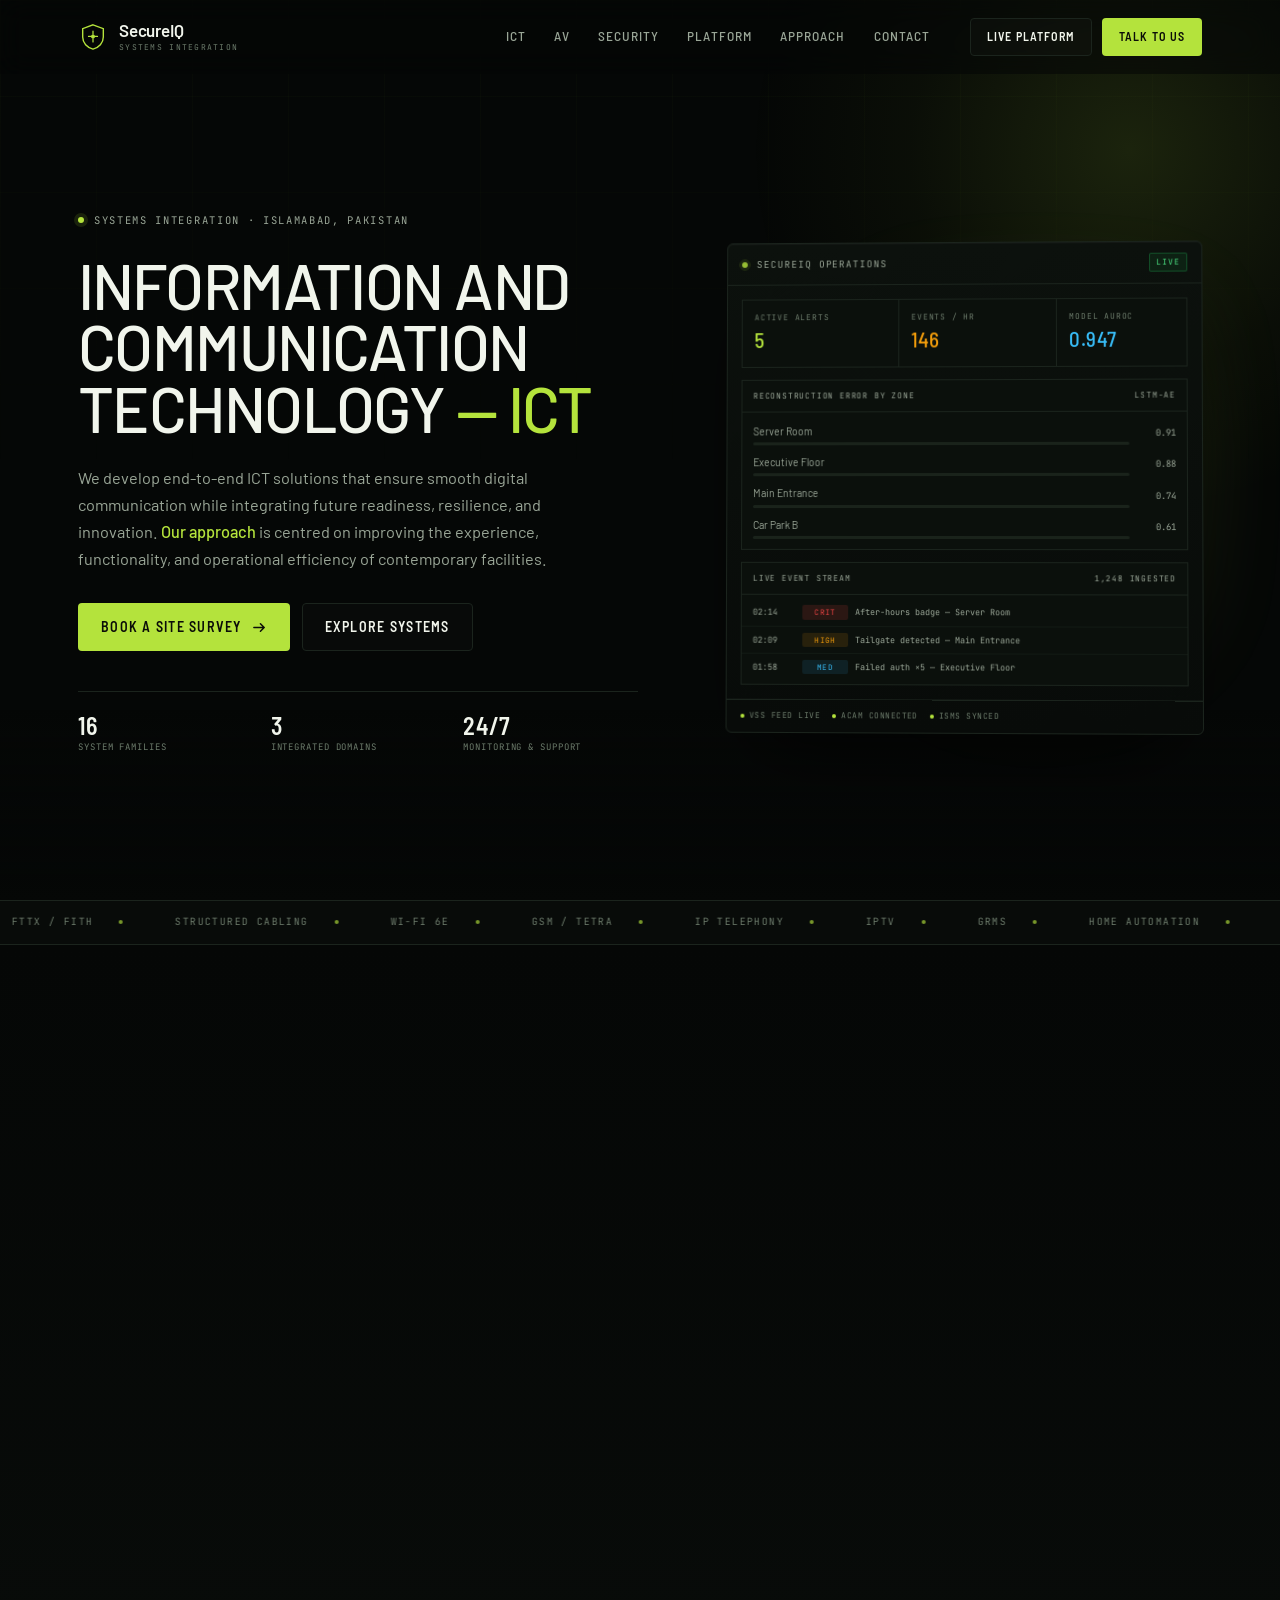
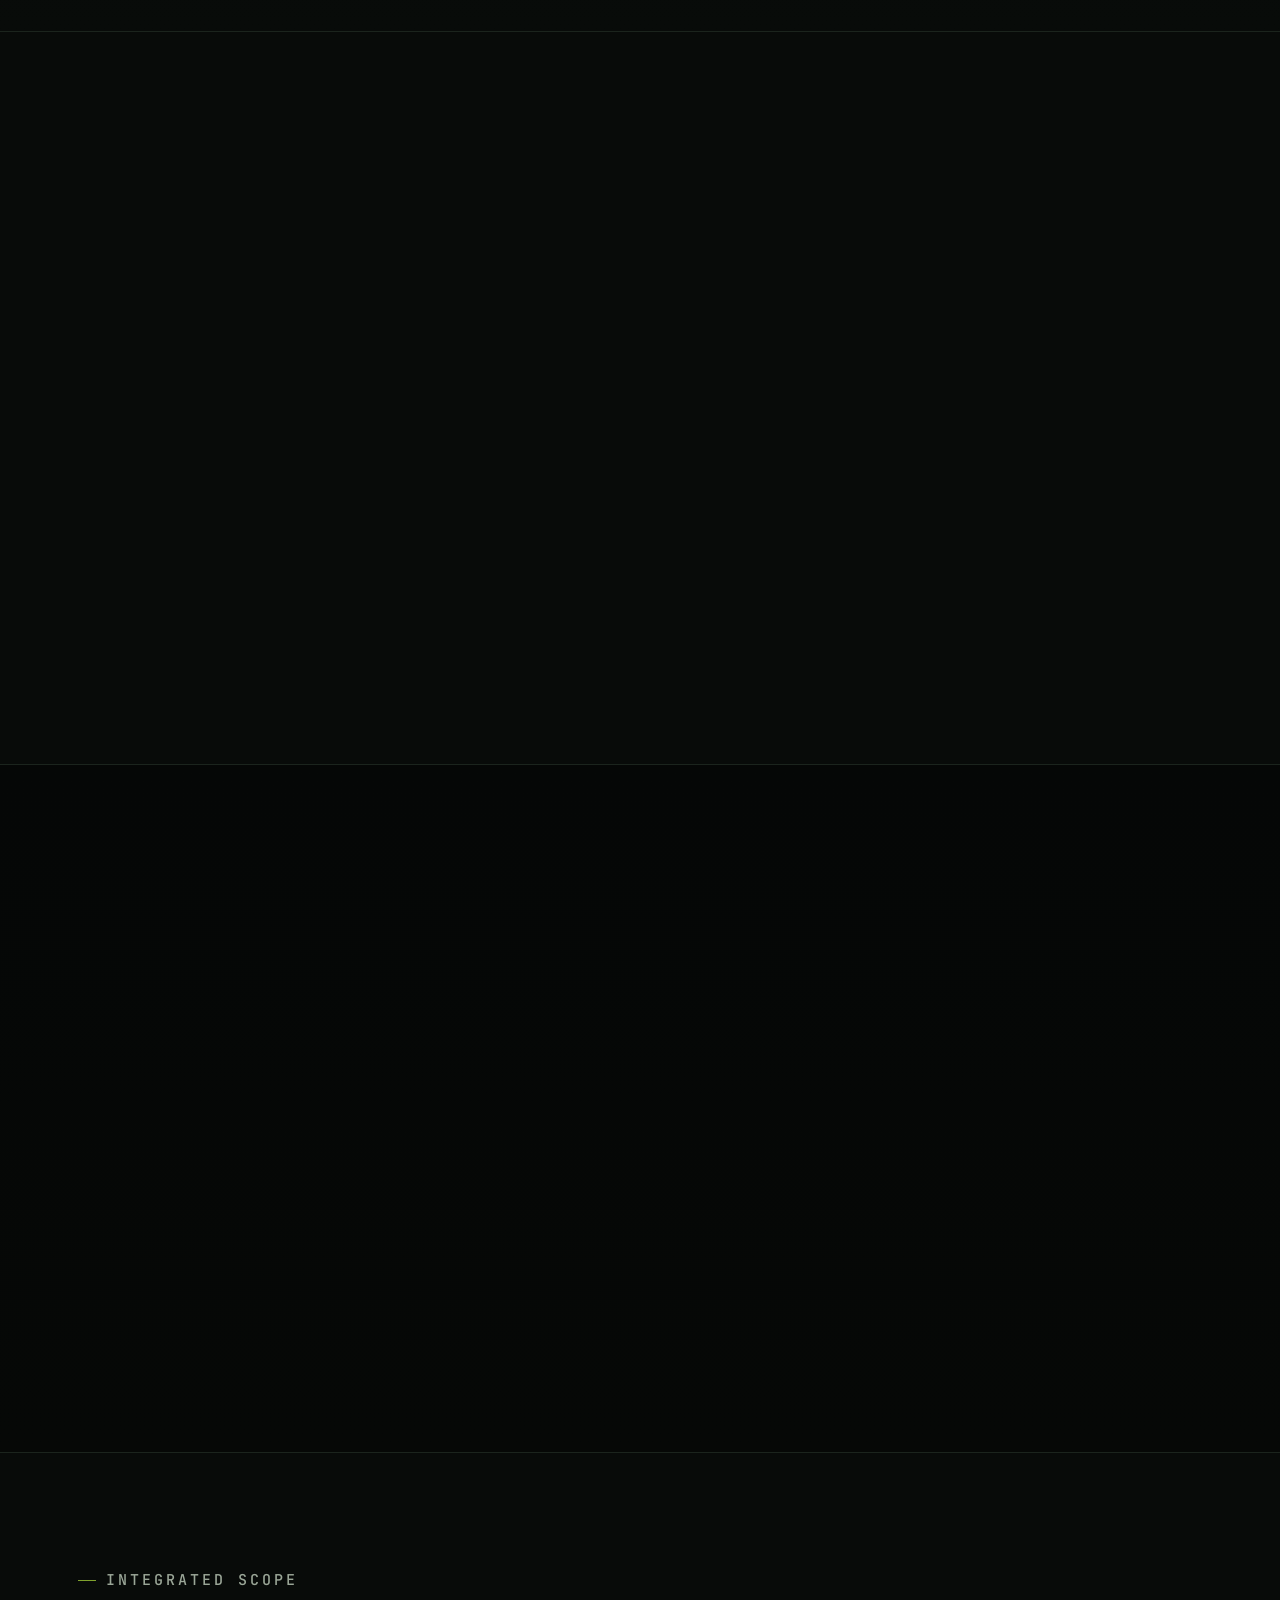
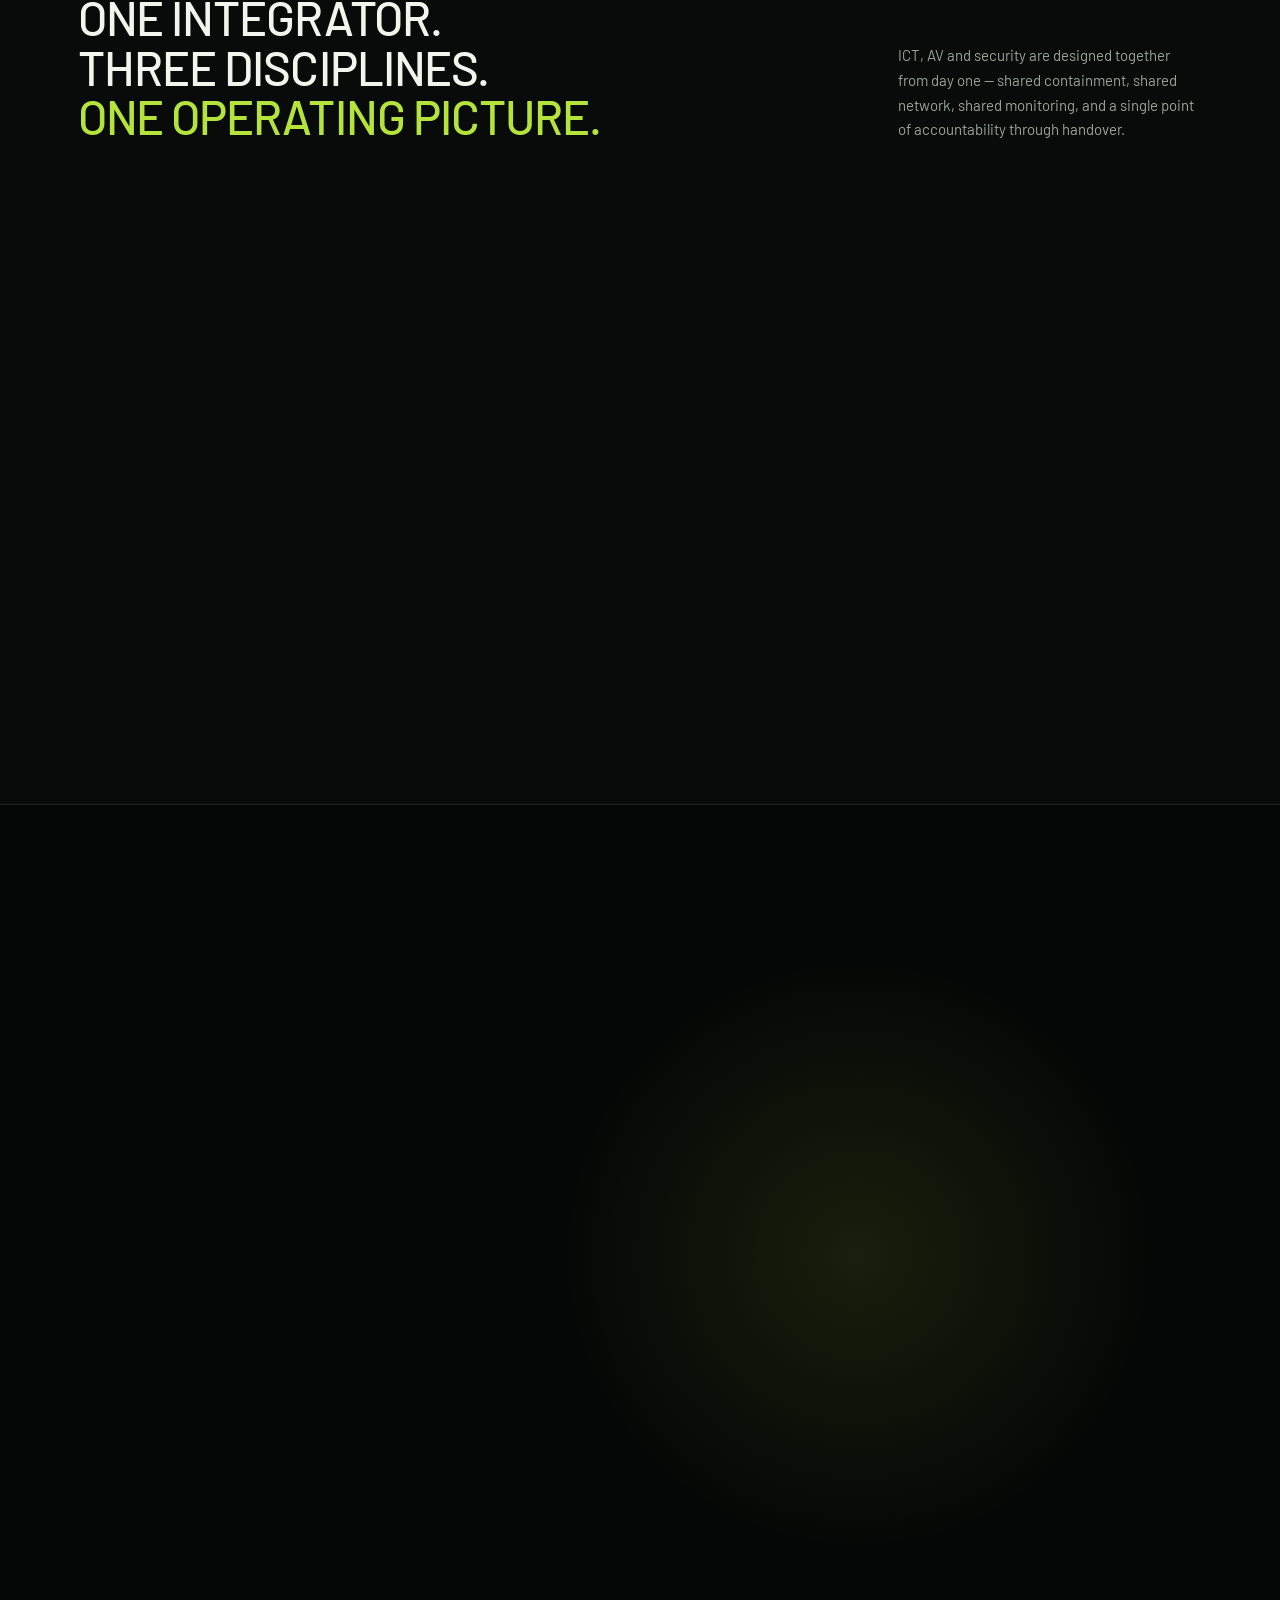
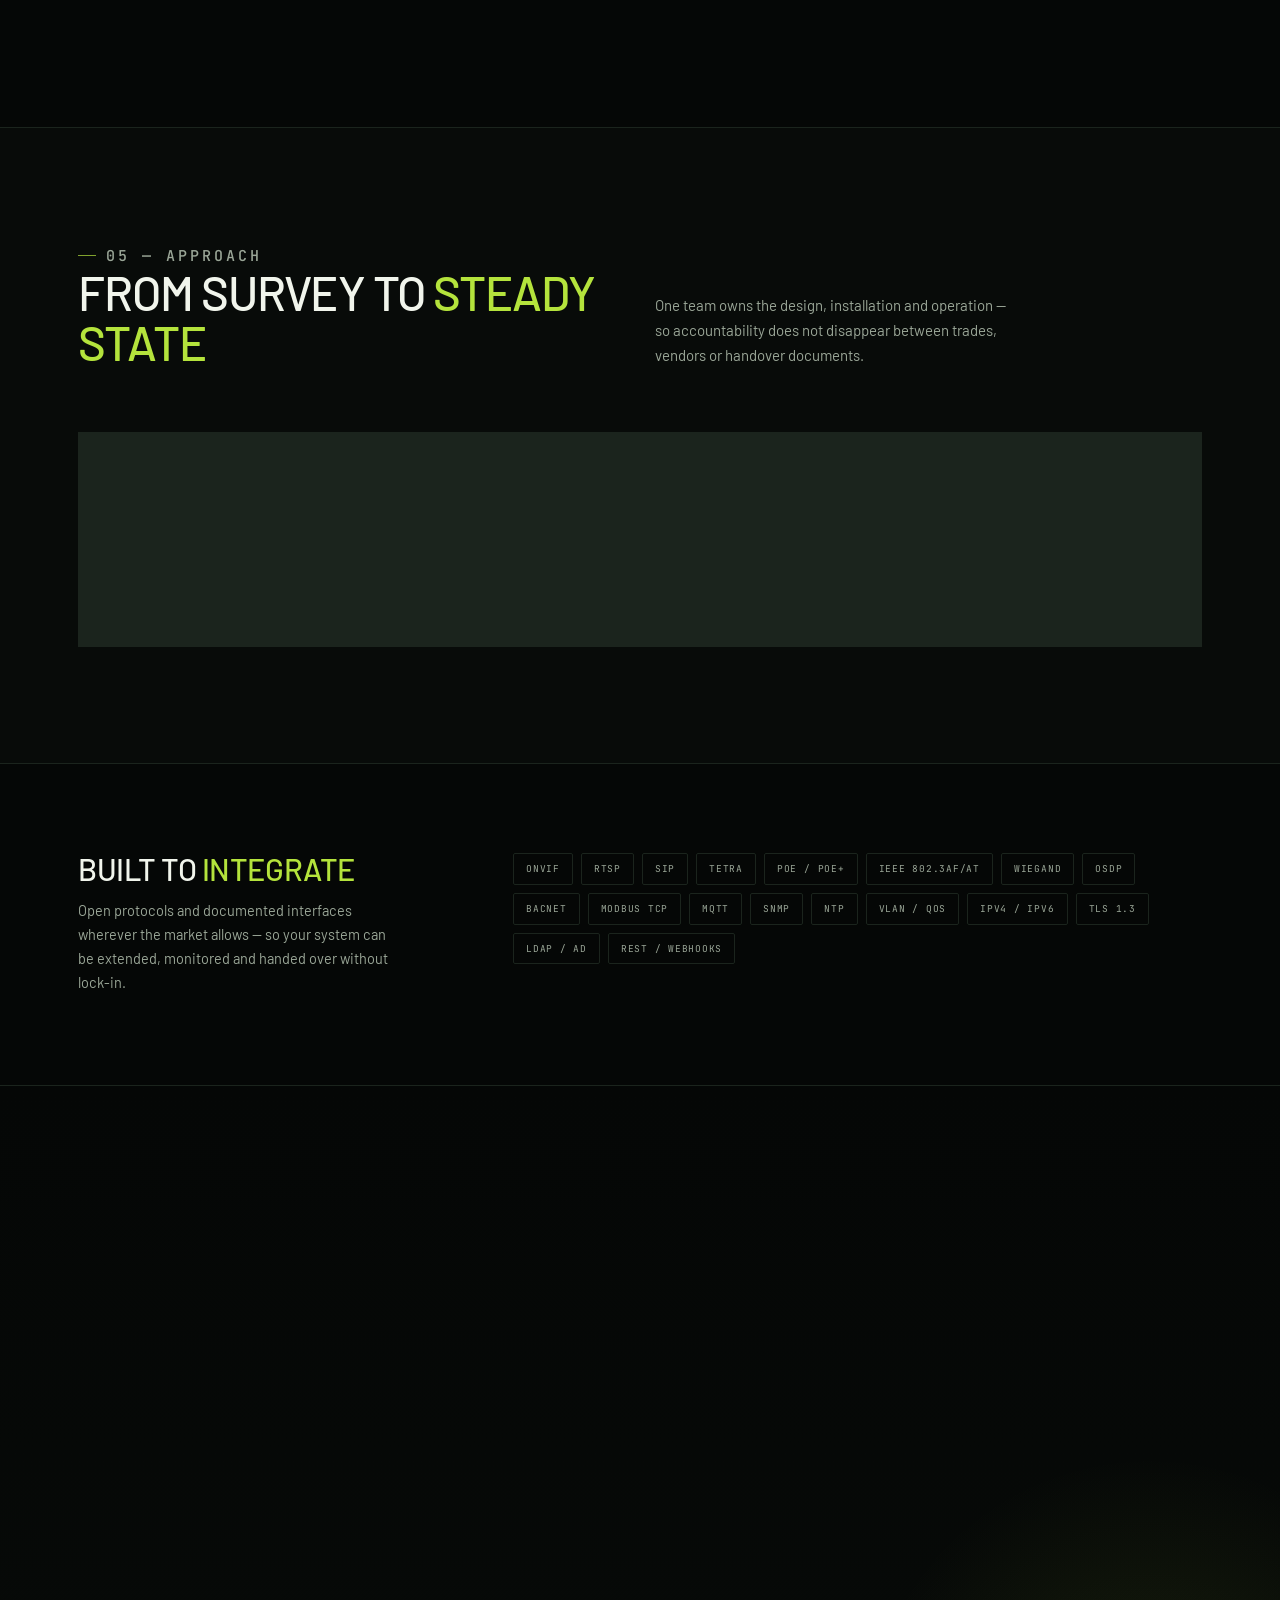
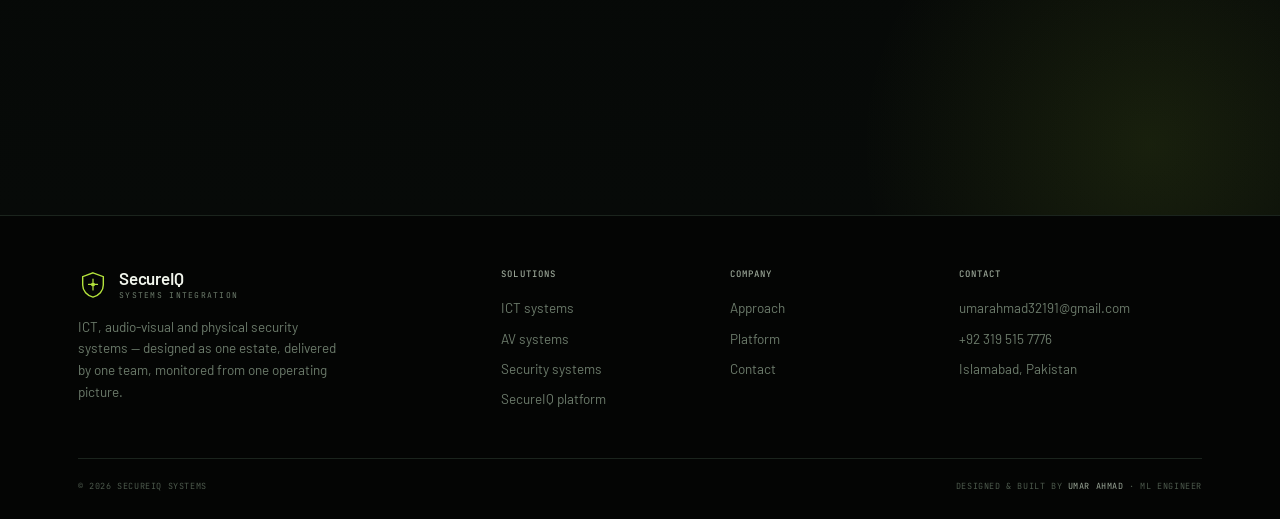
==== index.html @ d8a9908f "Initial commit: SecureIQ ICT/AV/security platform site" ====
<!doctype html>
<html lang="en">
<head>
  <meta charset="utf-8">
  <meta name="viewport" content="width=device-width, initial-scale=1">
  <meta http-equiv="refresh" content="0; url=site/">
  <title>SecureIQ</title>
</head>
<body>
  <p><a href="site/">Open the SecureIQ platform</a></p>
</body>
</html>
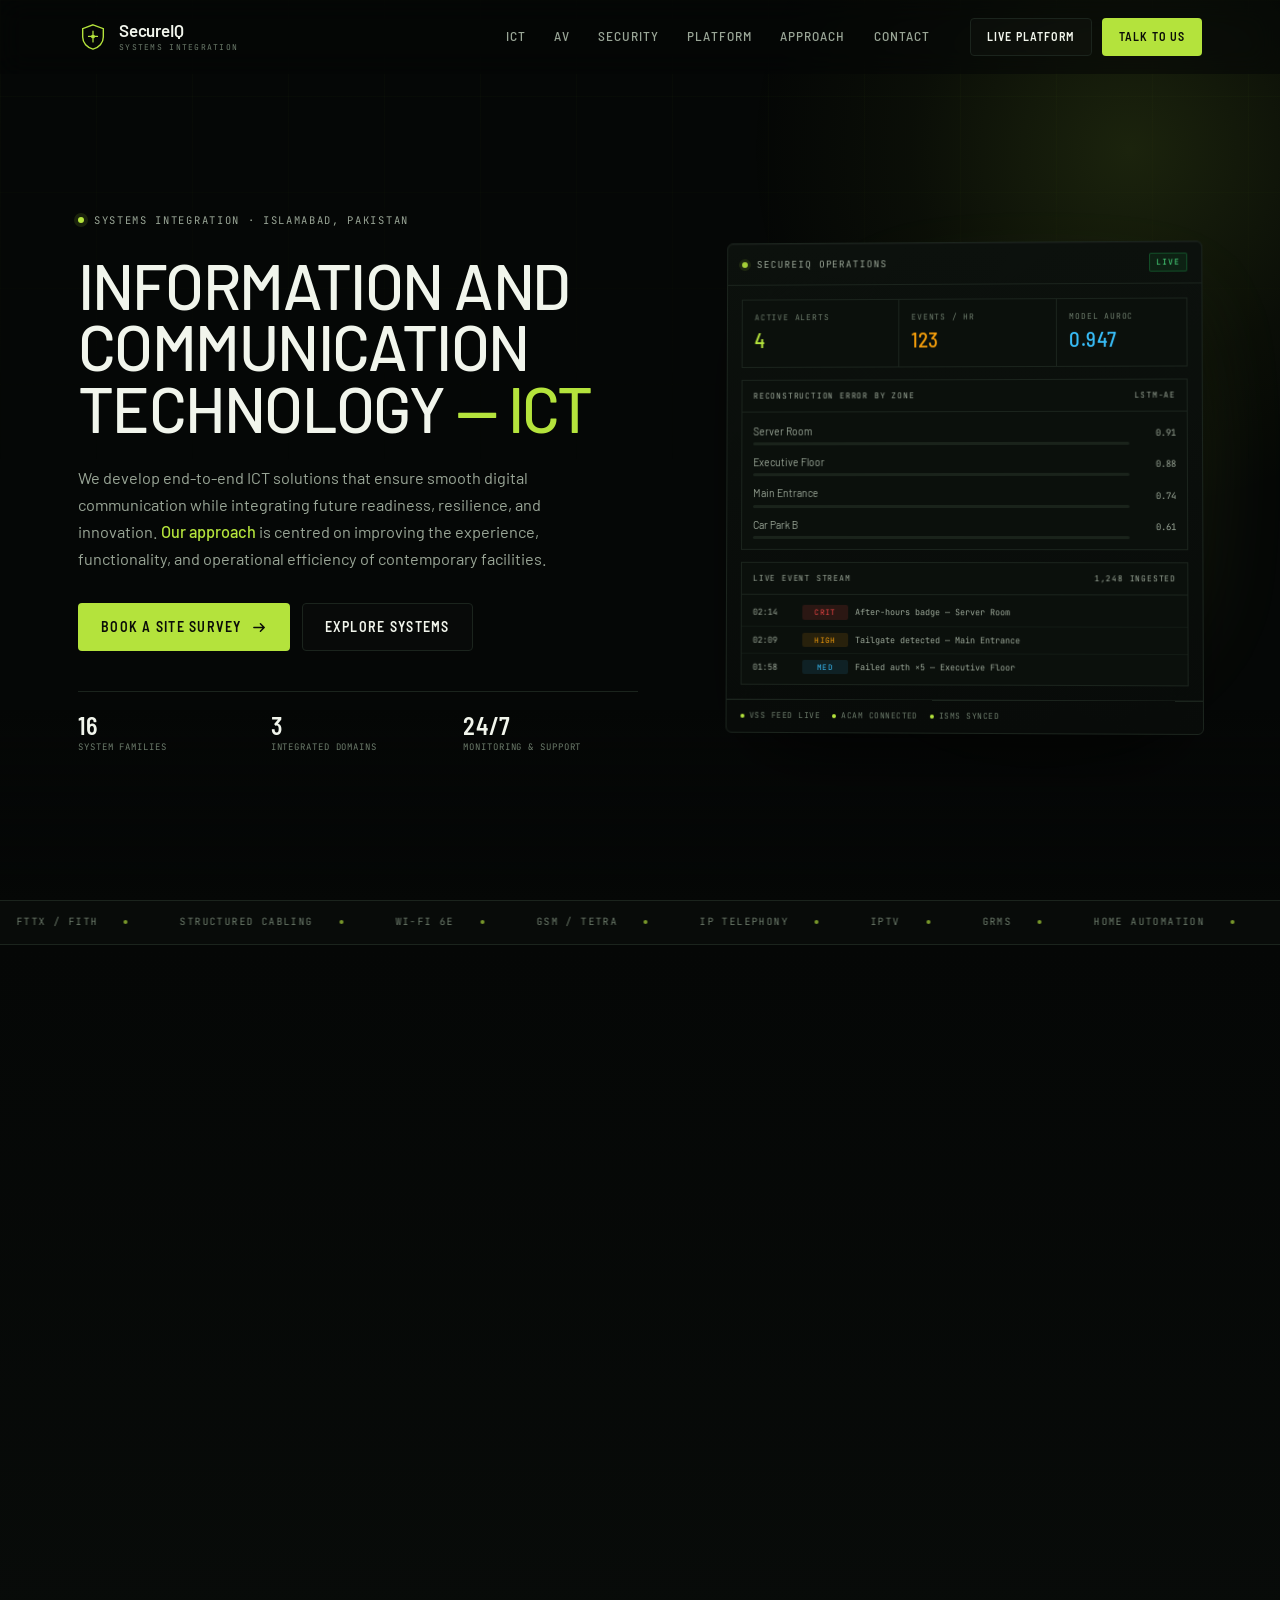
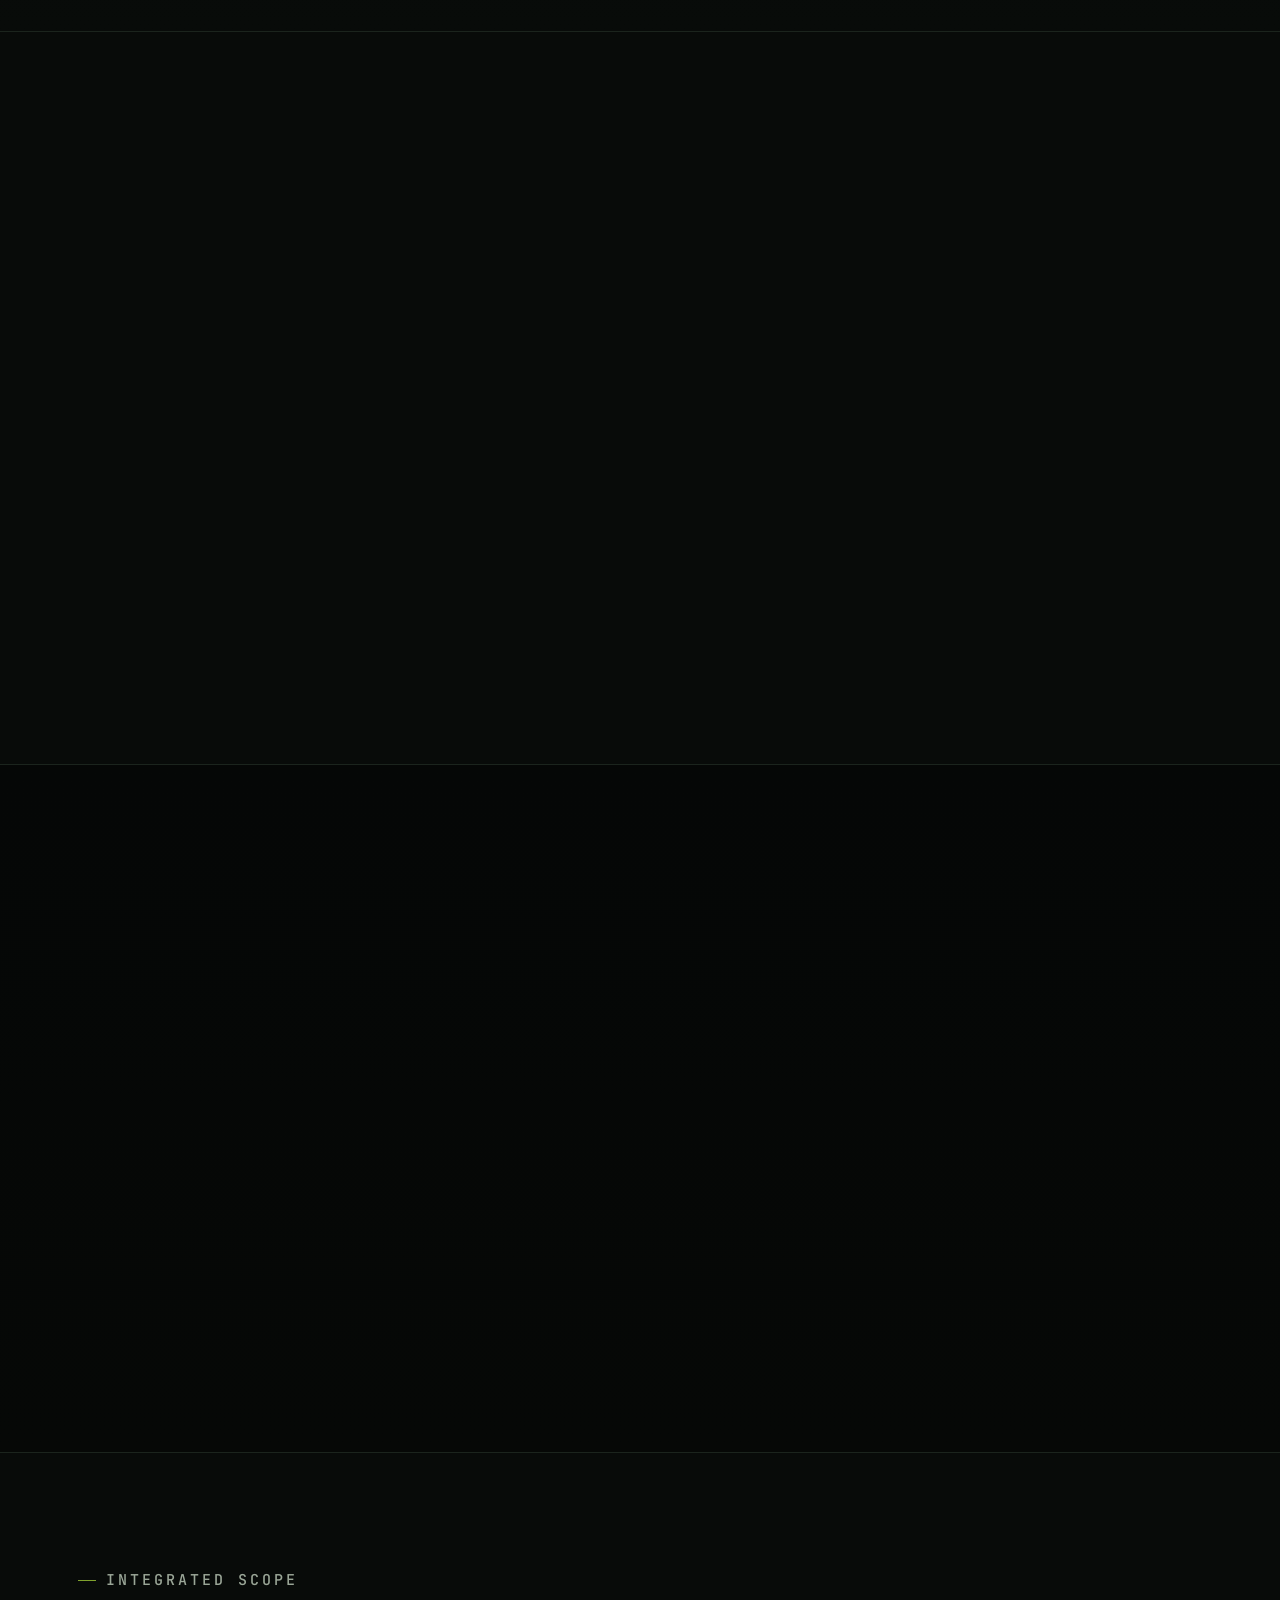
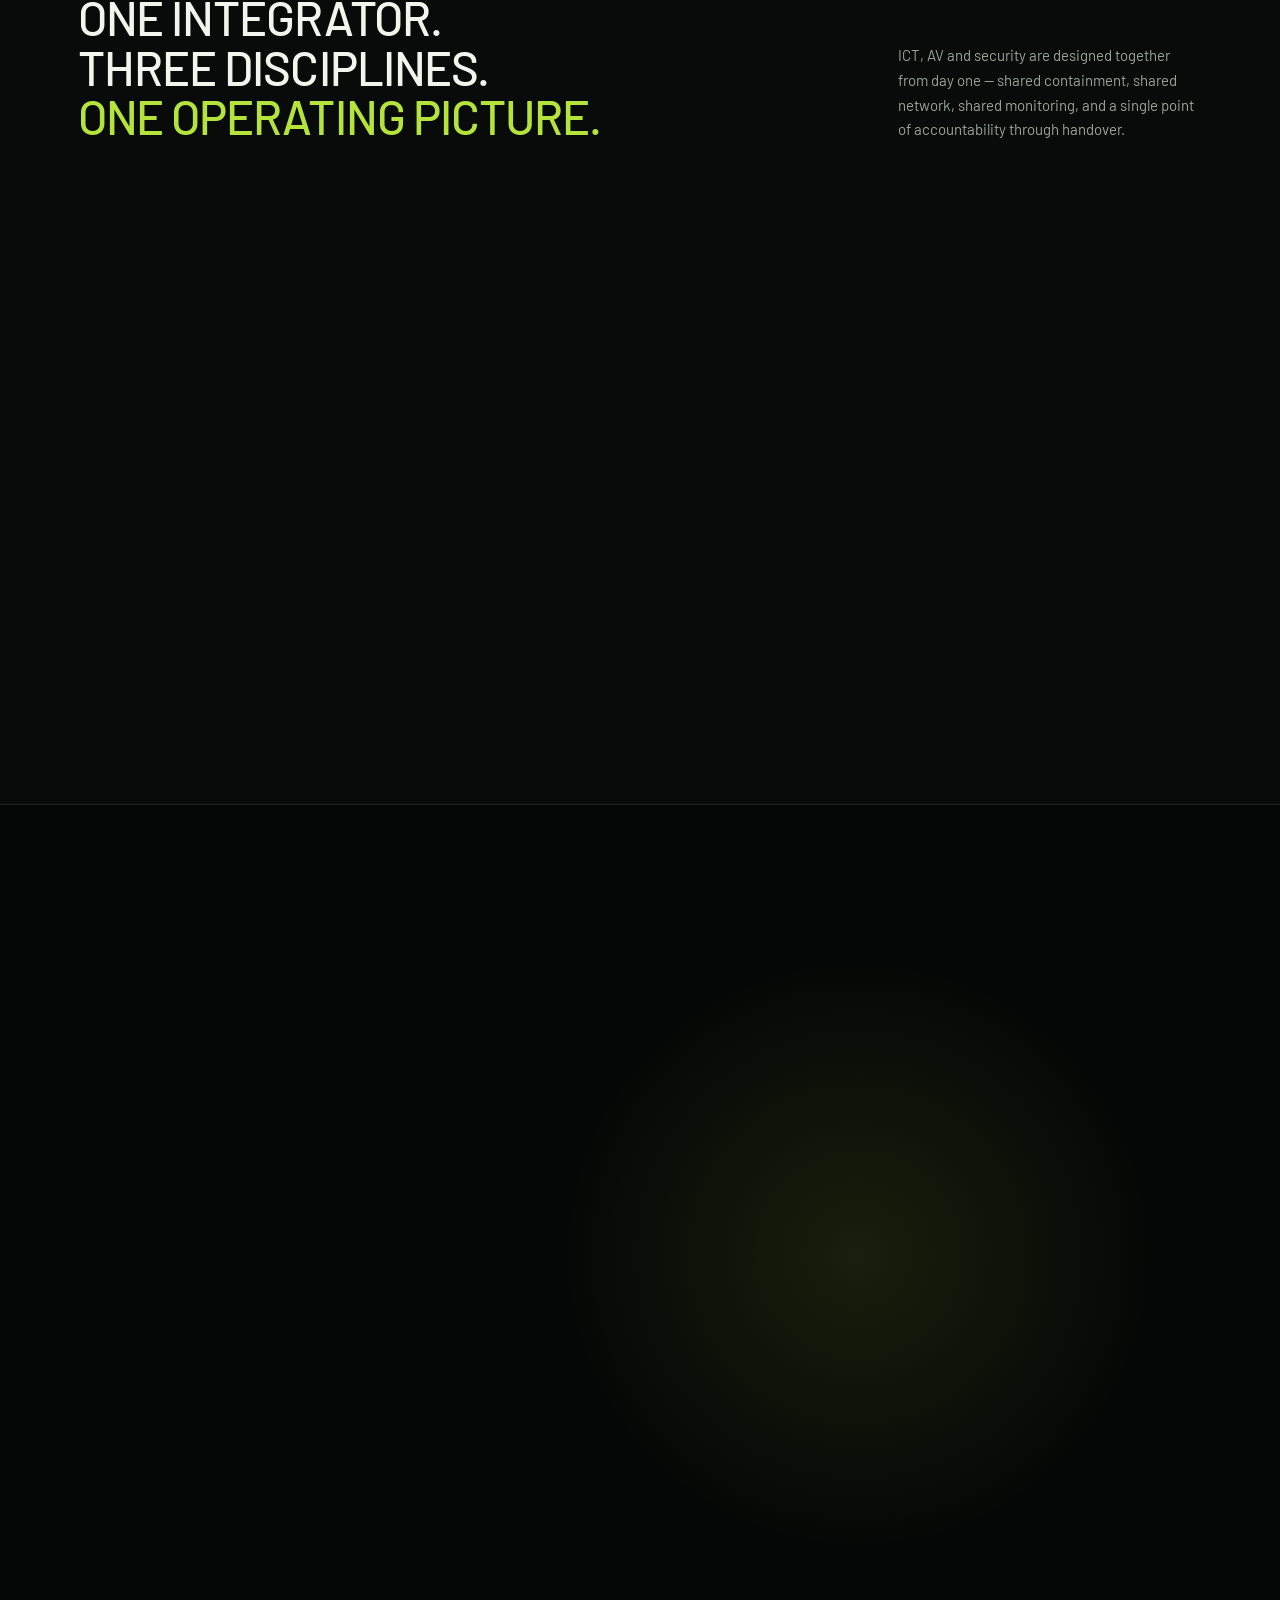
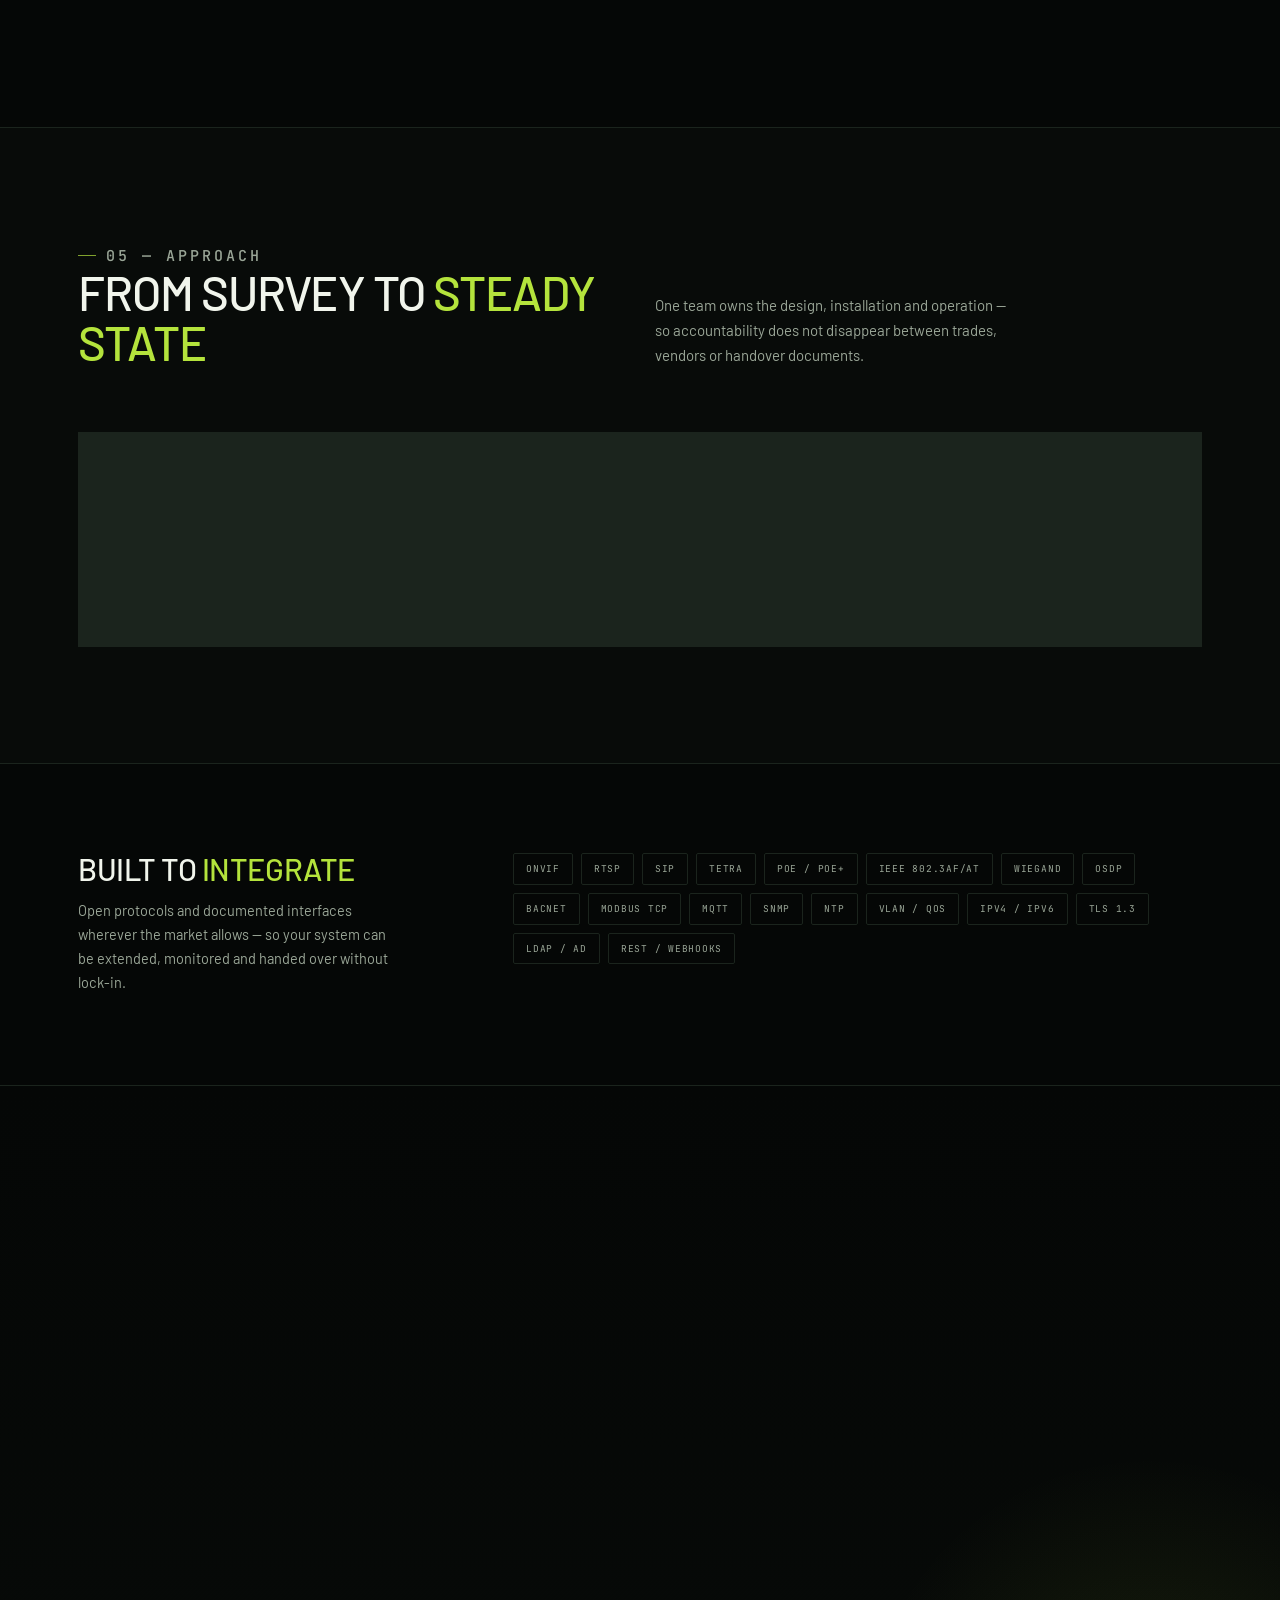
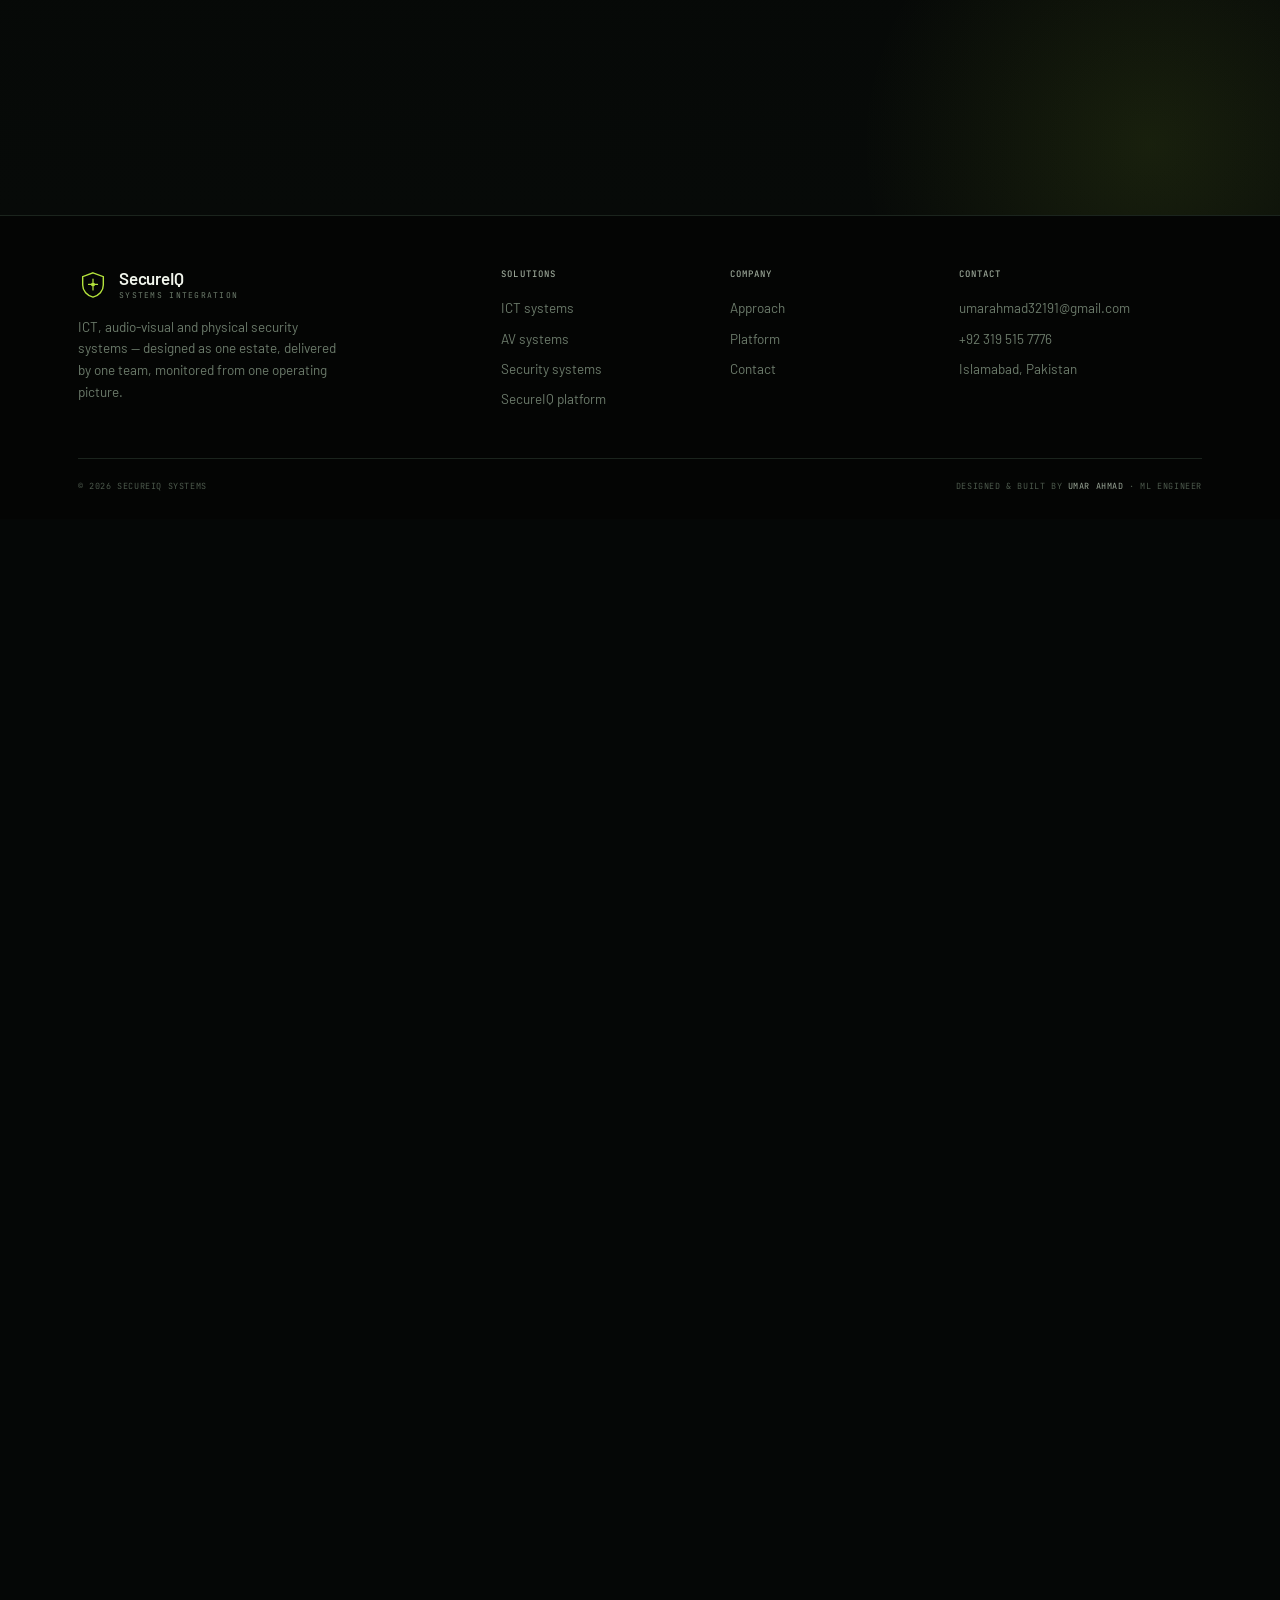
==== commit fcf62202: "Rename site directory to src" ====
--- a/index.html
+++ b/index.html
@@ -3,10 +3,10 @@
 <head>
   <meta charset="utf-8">
   <meta name="viewport" content="width=device-width, initial-scale=1">
-  <meta http-equiv="refresh" content="0; url=site/">
+  <meta http-equiv="refresh" content="0; url=src/">
   <title>SecureIQ</title>
 </head>
 <body>
-  <p><a href="site/">Open the SecureIQ platform</a></p>
+  <p><a href="src/">Open the SecureIQ platform</a></p>
 </body>
 </html>
